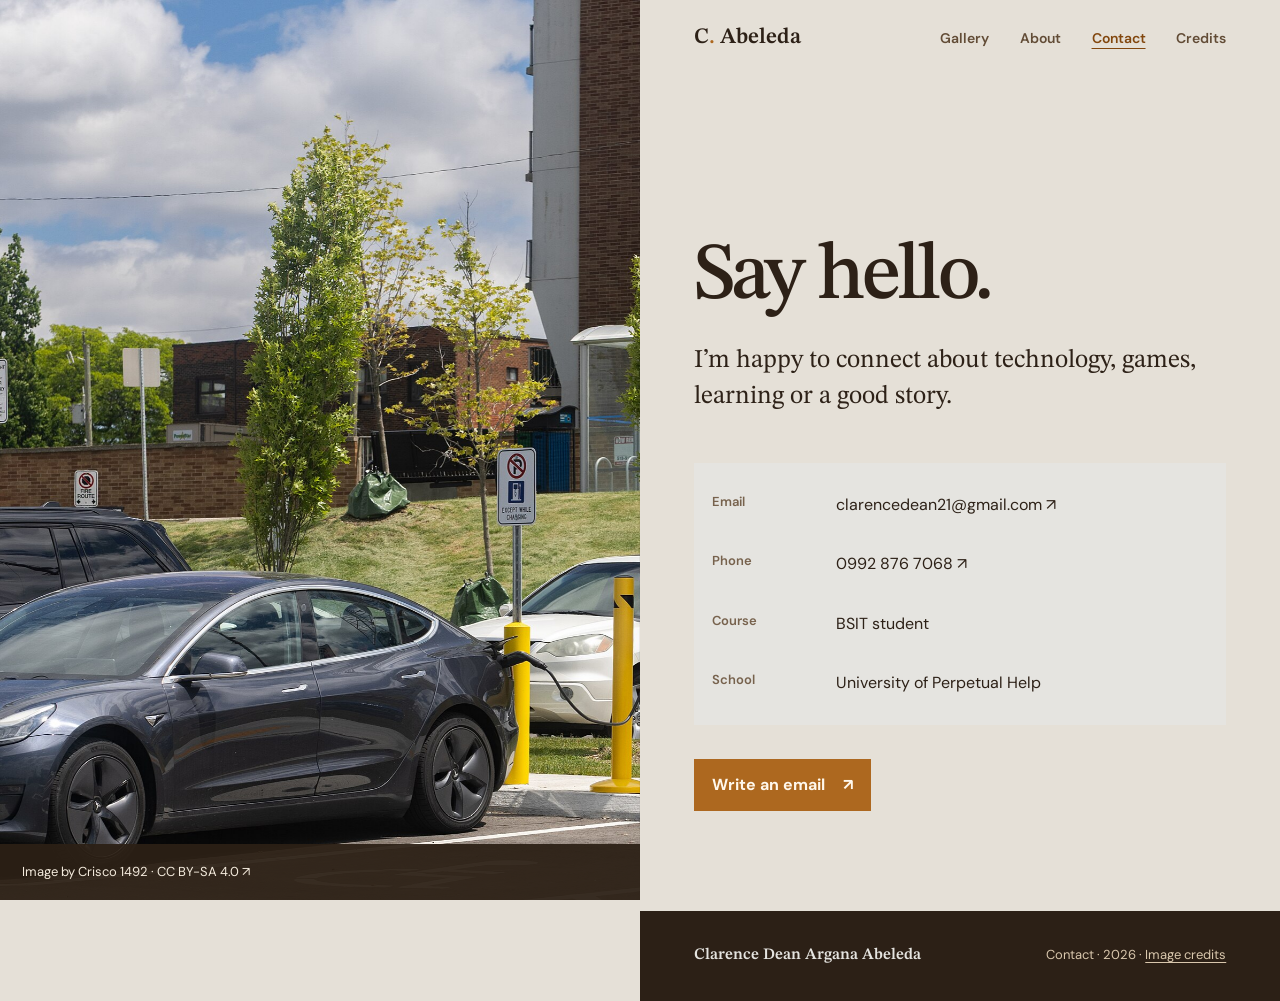
==== contact/index.html @ b84c2921 "Create Clarence Abeleda portfolio" ====
<!doctype html>
<html lang="en"><head><meta charset="utf-8"><meta name="viewport" content="width=device-width, initial-scale=1"><meta name="theme-color" content="#e5e0d7"><meta name="description" content="Contact Clarence Dean Argana Abeleda, BSIT student at the University of Perpetual Help."><link rel="canonical" href="https://unorfl.github.io/ClarenceDeanPortfolio/contact/"><meta property="og:type" content="website"><meta property="og:url" content="https://unorfl.github.io/ClarenceDeanPortfolio/contact/"><meta property="og:title" content="Contact — Clarence Dean Abeleda"><meta property="og:description" content="Contact Clarence Dean Argana Abeleda, BSIT student at the University of Perpetual Help."><meta property="og:image" content="https://unorfl.github.io/ClarenceDeanPortfolio/assets/images/fantasy-01.jpg"><meta name="twitter:card" content="summary_large_image"><title>Contact — Clarence Dean Abeleda</title><link rel="icon" href="../assets/images/favicon.svg" type="image/svg+xml"><link rel="preconnect" href="https://fonts.googleapis.com"><link rel="preconnect" href="https://fonts.gstatic.com" crossorigin><link href="https://fonts.googleapis.com/css2?family=DM+Sans:wght@400;500;600;700&family=STIX+Two+Text:wght@400;500;600;700&display=swap" rel="stylesheet"><link rel="stylesheet" href="../assets/css/site.css"></head><body><a class="skip-link" href="#main">Skip to content</a><div class="split-layout"><aside class="image-stage image-stage-alt"><img src="../assets/images/tesla-06.jpg" alt="A Tesla Model 3 plugged in at a public charging station"><p class="stage-caption"><a href="https://commons.wikimedia.org/wiki/File:Tesla_Model_3_charging,_Windsor,_Ontario,_2025-05-31.jpg" target="_blank" rel="noreferrer">Image by Crisco 1492 · CC BY-SA 4.0 ↗</a></p></aside><main id="main" class="reading-column"><header class="masthead"><a class="wordmark" href="../home/" aria-label="Clarence Abeleda home">C<span>.</span> Abeleda</a><nav aria-label="Main navigation"><a  href="../home/">Gallery</a><a  href="../about/">About</a><a aria-current="page" href="../contact/">Contact</a><a  href="../credits/">Credits</a></nav></header><article class="editorial-page contact-page"><h1>Say hello.</h1><p class="about-lede">I’m happy to connect about technology, games, learning or a good story.</p><div class="contact-details"><div><span>Email</span><a href="mailto:clarencedean21@gmail.com">clarencedean21@gmail.com ↗</a></div><div><span>Phone</span><a href="tel:+639928767068">0992 876 7068 ↗</a></div><div><span>Course</span><p>BSIT student</p></div><div><span>School</span><p>University of Perpetual Help</p></div></div><a class="button button-gold" href="mailto:clarencedean21@gmail.com?subject=Hello%2C%20Clarence">Write an email <span aria-hidden="true">↗</span></a></article><footer class="site-footer"><a href="../home/">Clarence Dean Argana Abeleda</a><span>Contact · 2026 · <a class="footer-credits" href="../credits/">Image credits</a></span></footer></main></div><dialog class="lightbox" aria-label="Image viewer"><button class="lightbox-close" type="button" aria-label="Close image viewer">×</button><button class="lightbox-nav previous" type="button" aria-label="Previous image">←</button><figure><img src="" alt=""><figcaption><span class="lightbox-title"></span><span class="lightbox-credit"></span><a class="lightbox-source" href="#" target="_blank" rel="noreferrer">View original source ↗</a></figcaption></figure><button class="lightbox-nav next" type="button" aria-label="Next image">→</button></dialog><script src="../assets/js/site.js" defer></script></body></html>
---- assets/css/site.css ----
:root{color-scheme:light;--paper:#e5e0d7;--paper-light:#e5e4e0;--ink:#2d2117;--muted:#77624d;--amber:#ad681f;--amber-dark:#82470e;--line:#d8c6a7;--stage:#2c2016;--display:"STIX Two Text",Georgia,serif;--body:"DM Sans",Arial,sans-serif}
*{box-sizing:border-box}html{scroll-behavior:smooth}body{margin:0;background:var(--paper);color:var(--ink);font-family:var(--body);font-size:17px;line-height:1.6}a{color:inherit}button{font:inherit}.skip-link{position:fixed;z-index:20;top:10px;left:10px;padding:10px 15px;background:var(--paper-light);color:var(--ink);transform:translateY(-150%)}.skip-link:focus{transform:translateY(0)}
.split-layout{display:grid;grid-template-columns:50vw minmax(0,1fr);align-items:start;min-height:100svh}.image-stage{position:sticky;top:0;height:100svh;min-height:560px;display:flex;flex-direction:column;background:var(--stage);color:var(--paper-light);overflow:hidden}.image-stage>img{display:block;width:100%;height:100%;object-fit:cover}.image-stage-alt>img{object-position:center}.image-stage:first-child>img{object-position:60% center}.image-stage:first-child>img{object-position:60% center}.image-stage:first-child>img{object-position:60% center}.image-stage:first-child>img{object-position:60% center}.image-stage:first-child>img{object-position:60% center}.stage-caption{position:absolute;inset:auto 0 0;height:auto;min-height:56px;background:rgba(44,32,22,.94);margin:0;padding:12px 22px;display:flex;flex-direction:column;justify-content:center;gap:2px;font-size:13px;line-height:1.35}.stage-caption span{font-weight:700;letter-spacing:.08em;color:#d9a65f}.stage-caption a{color:#f4ebdd;text-decoration:none;width:100%;max-width:100%;overflow-wrap:anywhere;white-space:normal}.reading-column{min-width:0;padding:0 clamp(26px,4.2vw,72px);background:var(--paper)}.masthead{height:76px;display:flex;align-items:center;justify-content:space-between;gap:20px;}.wordmark{font-family:var(--display);font-size:22px;font-weight:600;text-decoration:none;white-space:nowrap}.wordmark span{color:var(--amber)}.masthead nav{display:flex;align-items:center;gap:clamp(14px,2.4vw,34px)}.masthead nav a{font-size:14px;font-weight:600;text-decoration:none;color:#624c36}.masthead nav a:hover,.masthead nav a[aria-current=page]{color:var(--amber-dark);text-decoration:underline;text-decoration-thickness:1px;text-underline-offset:5px}
.home-intro{padding:clamp(50px,7.5vh,86px) 0 70px;max-width:740px}.home-intro h1,.editorial-page h1{margin:0;font-family:var(--display);font-size:clamp(3.5rem,6.3vw,6rem);font-weight:500;letter-spacing:-.045em;line-height:.98;text-wrap:balance}.hero-subtitle{max-width:22ch;margin:28px 0 10px;font-family:var(--display);font-size:clamp(23px,2.2vw,30px);line-height:1.25}.hero-description{max-width:45ch;margin:12px 0 24px;color:#594735}.text-link{display:inline-flex;align-items:center;gap:10px;color:var(--amber-dark);font-size:15px;font-weight:700;text-decoration:none}.text-link:hover{text-decoration:underline;text-underline-offset:4px}
.gallery-section{padding:30px 0 80px;}.section-heading{display:grid;grid-template-columns:1.1fr .9fr;align-items:end;gap:22px;margin-bottom:28px}.section-heading .section-heading h2,.editorial-page h2{margin:0;font-family:var(--display);font-size:clamp(2rem,3.6vw,3rem);font-weight:500;letter-spacing:-.035em;line-height:1.08;text-wrap:balance}.section-intro{max-width:38ch;margin:0;color:#594735;font-size:15px;line-height:1.55}.filters{display:flex;flex-wrap:wrap;gap:8px 18px;margin:0 0 24px;padding:0 0 16px;}.filter-button{padding:4px 0;border:0;background:none;color:#715b42;cursor:pointer;font-size:13px;font-weight:600}.filter-button span{margin-left:3px;color:#997a55;font-size:13px}.filter-button:hover,.filter-button.active{color:var(--amber-dark);text-decoration:underline;text-decoration-thickness:1px;text-underline-offset:5px}.gallery-grid{display:grid;grid-template-columns:repeat(6,minmax(0,1fr));grid-auto-flow:dense;gap:20px 14px}.gallery-item{position:relative;grid-column:span 3;align-self:start;min-width:0;padding:0;border:0;background:none;text-align:left;cursor:zoom-in}.gallery-item.item-wide{grid-column:span 6}.gallery-item.item-tall img{aspect-ratio:4/5}.gallery-item img{display:block;width:100%;aspect-ratio:4/3;object-fit:cover;background:#dfceb1;transition:filter .2s ease}.gallery-item:hover img{filter:brightness(.92)}.image-caption{display:flex;flex-direction:column;gap:2px;padding-top:7px}.image-caption strong{overflow:hidden;color:var(--ink);font-family:var(--display);font-size:16px;font-weight:600;line-height:1.3;text-overflow:ellipsis;display:-webkit-box;-webkit-line-clamp:2;-webkit-box-orient:vertical;white-space:normal}.image-caption small{overflow:hidden;color:#765e44;font-size:13px;line-height:1.4;text-overflow:ellipsis;white-space:normal}.image-open{position:absolute;top:8px;right:8px;display:grid;width:30px;height:30px;place-items:center;background:var(--paper-light);color:var(--ink);font-size:16px;opacity:0;transition:opacity .18s}.gallery-item:hover .image-open,.gallery-item:focus-visible .image-open{opacity:1}.gallery-item[hidden]{display:none}.gallery-footnote{margin:30px 0 0;color:#6e5942;font-size:13px}.gallery-footnote a{color:var(--amber-dark);font-weight:600}
.site-footer{min-height:90px;margin:0 calc(clamp(26px,4.2vw,72px)*-1);padding:22px clamp(26px,4.2vw,72px);display:flex;background:var(--stage);color:#d9c7ad;justify-content:space-between;align-items:center;gap:16px;color:#d9c7ad;font-size:13px}.site-footer a{font-family:var(--display);font-size:16px;font-weight:600;text-decoration:none;color:var(--paper-light)}
.editorial-page{max-width:620px;padding:clamp(60px,12vh,130px) 0 100px}.editorial-page h1{margin-bottom:28px}.editorial-page p{max-width:60ch;color:#50402e}.editorial-page .about-lede{margin:0 0 24px;color:var(--ink);font-family:var(--display);font-size:clamp(21px,2vw,27px);line-height:1.4}.goal-section{margin-top:58px}.editorial-page h2{font-size:clamp(1.8rem,3vw,2.4rem);margin:0 0 12px}.interests-section{margin:50px 0}.button{display:inline-flex;align-items:center;gap:18px;padding:13px 18px;background:var(--amber);color:#fff8ec;font-size:16px;font-weight:700;text-decoration:none;transition:background .18s ease}.button:hover{background:var(--amber-dark)}.contact-page{padding-top:clamp(90px,18vh,180px)}.contact-page h1{margin-bottom:26px}.contact-details{margin:48px 0 34px;padding:12px 18px;background:var(--paper-light);}.contact-details>div{padding:17px 0;display:grid;grid-template-columns:110px minmax(0,1fr);gap:14px;align-items:start}.contact-details span{color:var(--muted);font-size:13px;font-weight:600}.contact-details a,.contact-details p{margin:0;color:var(--ink);font-size:16px;text-decoration:none;overflow-wrap:anywhere}.contact-details a:hover{color:var(--amber-dark);text-decoration:underline;text-underline-offset:3px}
.credits-page{padding-top:clamp(50px,8vh,100px)}.credit-group{margin-top:42px}.credit-group h2{font-size:clamp(1.7rem,3vw,2.3rem)}.credit-group ul{list-style:none;margin:20px 0 0;padding:0}.credit-group li{margin:0 0 22px;display:flex;flex-direction:column;gap:2px}.credit-group li>a{font-family:var(--display);font-size:17px;line-height:1.3;text-decoration:none}.credit-group li>a:hover{color:var(--amber-dark);text-decoration:underline;text-underline-offset:3px}.credit-group li span{color:var(--muted);font-size:13px}.credit-group li span a{color:inherit}.site-footer span{color:inherit}.site-footer span a{font:inherit;color:inherit;text-decoration:underline;text-underline-offset:3px}.lightbox{position:fixed;inset:0;max-width:100vw;max-height:100svh;width:100vw;height:100svh;padding:5vh 7vw;border:0;background:rgba(27,20,14,.96);color:#f7f1e5}.lightbox::backdrop{background:rgba(20,14,9,.94)}.lightbox[open]{display:grid;grid-template-columns:48px minmax(0,1fr) 48px;align-items:center;gap:20px}.lightbox figure{height:90svh;margin:0;display:flex;flex-direction:column;align-items:center;justify-content:center;min-width:0}.lightbox figure img{display:block;max-width:100%;max-height:calc(90svh - 100px);object-fit:contain}.lightbox figcaption{display:flex;flex-direction:column;align-items:center;gap:3px;padding:12px 0 0;text-align:center;font-size:13px}.lightbox-title{font-family:var(--display);font-size:20px}.lightbox-credit{color:#dacbb5}.lightbox-source{color:#efbd71;text-underline-offset:3px}.lightbox-close,.lightbox-nav{border:0;background:none;color:#f7f1e5;cursor:pointer}.lightbox-close{position:absolute;top:18px;right:30px;font-size:38px;line-height:1}.lightbox-nav{font-size:36px}.lightbox-close:focus-visible,.lightbox-nav:focus-visible{outline:2px solid #efbd71;outline-offset:4px}
@media(max-width:900px){.split-layout{grid-template-columns:42vw minmax(0,1fr)}.reading-column{padding-inline:28px}.home-intro h1{font-size:48px}.site-footer{margin-inline:-28px;padding-inline:28px}.section-heading{grid-template-columns:1fr}.section-intro{max-width:55ch}}
@media(max-width:680px){body{font-size:16px}.split-layout{display:block}.image-stage{position:relative;top:auto;height:58svh;min-height:350px;max-height:540px}.image-stage>img{height:calc(100% - 65px)}.stage-caption{height:auto;min-height:56px;padding-inline:22px}.reading-column{padding-inline:22px}.masthead{height:68px}.wordmark{font-size:20px}.masthead nav{gap:12px}.masthead nav a{font-size:13px}.home-intro{padding:54px 0 58px}.home-intro h1,.editorial-page h1{font-size:clamp(3.15rem,13.5vw,4.5rem)}.hero-subtitle{margin-top:24px}.gallery-section{padding-top:26px}.section-heading h2{font-size:2.25rem}.gallery-grid{grid-template-columns:repeat(2,minmax(0,1fr));gap:18px 12px}.gallery-item{grid-column:span 1}.gallery-item.item-wide{grid-column:span 2}.gallery-item.item-tall img{aspect-ratio:3/4}.image-caption strong{font-size:16px}.filters{gap:9px 15px}.editorial-page{padding:65px 0 72px}.editorial-page h1{margin-bottom:24px}.contact-page{padding-top:85px}.contact-details>div{grid-template-columns:82px minmax(0,1fr)}.site-footer{min-height:78px;margin-inline:-22px;padding-inline:22px;flex-direction:column;align-items:flex-start;gap:8px}.lightbox{padding:54px 12px 24px}.lightbox[open]{grid-template-columns:32px minmax(0,1fr) 32px;gap:6px}.lightbox figure{height:82svh}.lightbox figure img{max-height:calc(82svh - 110px)}.lightbox-nav{font-size:28px}.lightbox-close{top:10px;right:18px}}
html.motion-ready [data-motion]{opacity:0;transform:translateY(18px);transition:opacity 680ms cubic-bezier(.16,1,.3,1),transform 680ms cubic-bezier(.16,1,.3,1);transition-delay:var(--motion-delay,0ms)}html.motion-ready [data-motion][data-visible="true"]{opacity:1;transform:translateY(0)}.image-stage>img{transform-origin:center;animation:stage-open 1100ms cubic-bezier(.33,1,.68,1) both}@keyframes stage-open{from{transform:scale(1.035)}to{transform:scale(1)}}html.motion-ready [data-motion]{opacity:0;transform:translateY(18px);transition:opacity 680ms cubic-bezier(.16,1,.3,1),transform 680ms cubic-bezier(.16,1,.3,1);transition-delay:var(--motion-delay,0ms)}html.motion-ready [data-motion][data-visible="true"]{opacity:1;transform:translateY(0)}.image-stage>img{transform-origin:center;animation:stage-open 1100ms cubic-bezier(.33,1,.68,1) both}@keyframes stage-open{from{transform:scale(1.035)}to{transform:scale(1)}}html.motion-ready [data-motion]{opacity:0;transform:translateY(18px);transition:opacity 680ms cubic-bezier(.16,1,.3,1),transform 680ms cubic-bezier(.16,1,.3,1);transition-delay:var(--motion-delay,0ms)}html.motion-ready [data-motion][data-visible="true"]{opacity:1;transform:translateY(0)}.image-stage>img{transform-origin:center;animation:stage-open 1100ms cubic-bezier(.33,1,.68,1) both}@keyframes stage-open{from{transform:scale(1.035)}to{transform:scale(1)}}html.motion-ready [data-motion]{opacity:0;transform:translateY(18px);transition:opacity 680ms cubic-bezier(.16,1,.3,1),transform 680ms cubic-bezier(.16,1,.3,1);transition-delay:var(--motion-delay,0ms)}html.motion-ready [data-motion][data-visible="true"]{opacity:1;transform:translateY(0)}.image-stage>img{transform-origin:center;animation:stage-open 1100ms cubic-bezier(.33,1,.68,1) both}@keyframes stage-open{from{transform:scale(1.035)}to{transform:scale(1)}}html.motion-ready [data-motion]{opacity:0;transform:translateY(18px);transition:opacity 680ms cubic-bezier(.16,1,.3,1),transform 680ms cubic-bezier(.16,1,.3,1);transition-delay:var(--motion-delay,0ms)}html.motion-ready [data-motion][data-visible="true"]{opacity:1;transform:translateY(0)}.image-stage>img{transform-origin:center;animation:stage-open 1100ms cubic-bezier(.33,1,.68,1) both}@keyframes stage-open{from{transform:scale(1.035)}to{transform:scale(1)}}@media(prefers-reduced-motion:reduce){html{scroll-behavior:auto}html.motion-ready [data-motion]{opacity:1;transform:none;transition:none}.image-stage>img{animation:none}html.motion-ready [data-motion]{opacity:1;transform:none;transition:none}.image-stage>img{animation:none}html.motion-ready [data-motion]{opacity:1;transform:none;transition:none}.image-stage>img{animation:none}html.motion-ready [data-motion]{opacity:1;transform:none;transition:none}.image-stage>img{animation:none}html.motion-ready [data-motion]{opacity:1;transform:none;transition:none}.image-stage>img{animation:none}*,*::before,*::after{transition-duration:.01ms!important;animation-duration:.01ms!important;animation-iteration-count:1!important}}
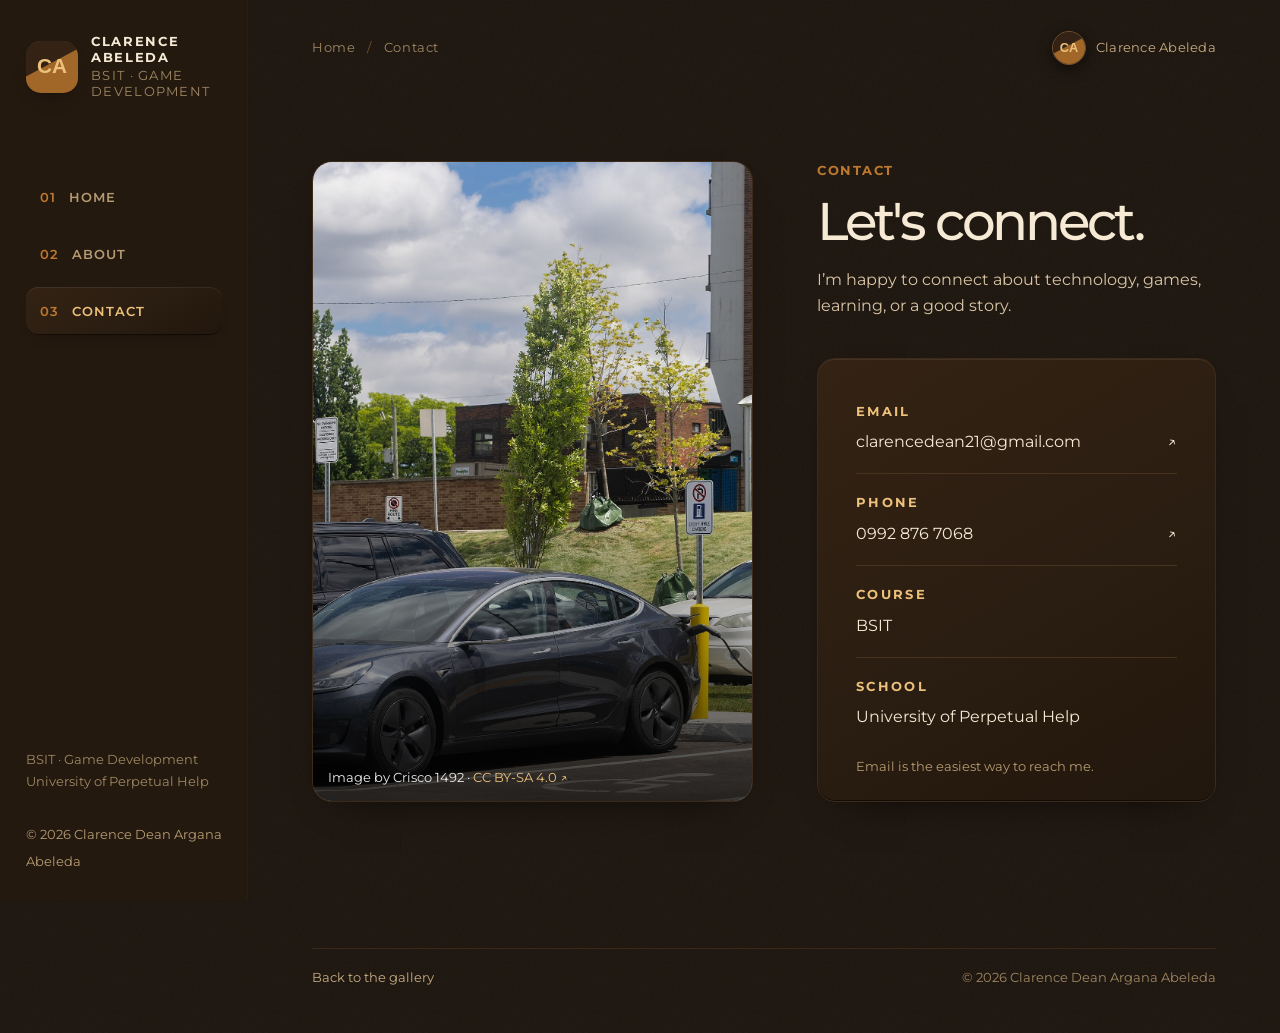
==== commit 9a0430b2: "Match DeVilla portfolio template" ====
--- a/contact/index.html
+++ b/contact/index.html
@@ -1,2 +1,65 @@
 <!doctype html>
-<html lang="en"><head><meta charset="utf-8"><meta name="viewport" content="width=device-width, initial-scale=1"><meta name="theme-color" content="#e5e0d7"><meta name="description" content="Contact Clarence Dean Argana Abeleda, BSIT student at the University of Perpetual Help."><link rel="canonical" href="https://unorfl.github.io/ClarenceDeanPortfolio/contact/"><meta property="og:type" content="website"><meta property="og:url" content="https://unorfl.github.io/ClarenceDeanPortfolio/contact/"><meta property="og:title" content="Contact — Clarence Dean Abeleda"><meta property="og:description" content="Contact Clarence Dean Argana Abeleda, BSIT student at the University of Perpetual Help."><meta property="og:image" content="https://unorfl.github.io/ClarenceDeanPortfolio/assets/images/fantasy-01.jpg"><meta name="twitter:card" content="summary_large_image"><title>Contact — Clarence Dean Abeleda</title><link rel="icon" href="../assets/images/favicon.svg" type="image/svg+xml"><link rel="preconnect" href="https://fonts.googleapis.com"><link rel="preconnect" href="https://fonts.gstatic.com" crossorigin><link href="https://fonts.googleapis.com/css2?family=DM+Sans:wght@400;500;600;700&family=STIX+Two+Text:wght@400;500;600;700&display=swap" rel="stylesheet"><link rel="stylesheet" href="../assets/css/site.css"></head><body><a class="skip-link" href="#main">Skip to content</a><div class="split-layout"><aside class="image-stage image-stage-alt"><img src="../assets/images/tesla-06.jpg" alt="A Tesla Model 3 plugged in at a public charging station"><p class="stage-caption"><a href="https://commons.wikimedia.org/wiki/File:Tesla_Model_3_charging,_Windsor,_Ontario,_2025-05-31.jpg" target="_blank" rel="noreferrer">Image by Crisco 1492 · CC BY-SA 4.0 ↗</a></p></aside><main id="main" class="reading-column"><header class="masthead"><a class="wordmark" href="../home/" aria-label="Clarence Abeleda home">C<span>.</span> Abeleda</a><nav aria-label="Main navigation"><a  href="../home/">Gallery</a><a  href="../about/">About</a><a aria-current="page" href="../contact/">Contact</a><a  href="../credits/">Credits</a></nav></header><article class="editorial-page contact-page"><h1>Say hello.</h1><p class="about-lede">I’m happy to connect about technology, games, learning or a good story.</p><div class="contact-details"><div><span>Email</span><a href="mailto:clarencedean21@gmail.com">clarencedean21@gmail.com ↗</a></div><div><span>Phone</span><a href="tel:+639928767068">0992 876 7068 ↗</a></div><div><span>Course</span><p>BSIT student</p></div><div><span>School</span><p>University of Perpetual Help</p></div></div><a class="button button-gold" href="mailto:clarencedean21@gmail.com?subject=Hello%2C%20Clarence">Write an email <span aria-hidden="true">↗</span></a></article><footer class="site-footer"><a href="../home/">Clarence Dean Argana Abeleda</a><span>Contact · 2026 · <a class="footer-credits" href="../credits/">Image credits</a></span></footer></main></div><dialog class="lightbox" aria-label="Image viewer"><button class="lightbox-close" type="button" aria-label="Close image viewer">×</button><button class="lightbox-nav previous" type="button" aria-label="Previous image">←</button><figure><img src="" alt=""><figcaption><span class="lightbox-title"></span><span class="lightbox-credit"></span><a class="lightbox-source" href="#" target="_blank" rel="noreferrer">View original source ↗</a></figcaption></figure><button class="lightbox-nav next" type="button" aria-label="Next image">→</button></dialog><script src="../assets/js/site.js" defer></script></body></html>+<html lang="en">
+<head>
+  <meta charset="utf-8">
+  <meta name="viewport" content="width=device-width, initial-scale=1">
+  <meta name="theme-color" content="#1b130c">
+  <meta name="description" content="Contact Clarence Dean Argana Abeleda about game development, technology, or opportunities.">
+  <meta property="og:type" content="website">
+  <meta property="og:url" content="https://unorfl.github.io/ClarenceDeanPortfolio/contact/">
+  <meta property="og:title" content="Contact — Clarence Dean Argana Abeleda">
+  <meta property="og:description" content="Clarence Dean Argana Abeleda — BSIT student and aspiring indie game developer.">
+  <meta property="og:image" content="https://unorfl.github.io/ClarenceDeanPortfolio/assets/images/clarence-mark.svg">
+  <meta property="og:image:alt" content="Clarence Dean Argana Abeleda in his portrait photo">
+  <meta name="twitter:card" content="summary_large_image">
+  <meta name="twitter:image" content="https://unorfl.github.io/ClarenceDeanPortfolio/assets/images/clarence-mark.svg">
+  <title>Contact — Clarence Dean Argana Abeleda</title>
+  <link rel="icon" href="../assets/images/favicon.svg" type="image/svg+xml">
+  <link rel="preconnect" href="https://fonts.googleapis.com">
+  <link rel="preconnect" href="https://fonts.gstatic.com" crossorigin>
+  <link href="https://fonts.googleapis.com/css2?family=Montserrat:wght@400;500;600;700&display=swap" rel="stylesheet">
+  <link rel="stylesheet" href="../assets/css/site.css?v=amber-template-1">
+</head>
+<body>
+  <a class="skip-link" href="#main">Skip to content</a>
+  <div class="layout">
+    <aside class="sidebar">
+      <div class="sidebar-top">
+        <a class="brand" href="../home/" aria-label="Clarence Abeleda, gallery home"><span class="brand-mark"><img class="brand-avatar" src="../assets/images/clarence-mark.svg" alt=""></span><span class="brand-copy"><strong>CLARENCE ABELEDA</strong><small>BSIT · GAME DEVELOPMENT</small></span></a>
+        <button class="menu-toggle" type="button" aria-expanded="false" aria-controls="site-nav" aria-label="Open navigation"><span></span><span></span></button>
+      </div>
+      <nav class="nav" id="site-nav" aria-label="Main navigation">
+        <a class="nav-link" href="../home/"><span class="nav-number">01</span> Home</a>
+        <a class="nav-link" href="../about/"><span class="nav-number">02</span> About</a>
+        <a class="nav-link active" href="../contact/" aria-current="page"><span class="nav-number">03</span> Contact</a>
+      </nav>
+      <div class="sidebar-bottom"><p class="sidebar-note">BSIT · Game Development<br>University of Perpetual Help</p><span class="sidebar-copyright">© 2026 Clarence Dean Argana Abeleda</span></div>
+    </aside>
+    <main id="main" class="main-content page-main">
+      <header class="topline"><span class="breadcrumb"><a href="../home/">Home</a> <span>/</span> Contact</span><a class="top-profile" href="../about/" aria-label="About Clarence Dean Argana Abeleda"><img src="../assets/images/clarence-mark.svg" alt=""><span>Clarence Abeleda</span></a></header>
+      <section class="contact-wrap">
+        <figure class="contact-visual clay-panel" data-reveal>
+          <img src="../assets/images/tesla-06.jpg" alt="A Tesla Model 3 charging at a public station" loading="eager">
+          <figcaption>Image by Crisco 1492 · <a href="https://commons.wikimedia.org/wiki/File:Tesla_Model_3_charging,_Windsor,_Ontario,_2025-05-31.jpg" target="_blank" rel="noreferrer">CC BY-SA 4.0 ↗</a></figcaption>
+        </figure>
+        <div class="contact-content">
+          <div class="contact-intro" data-reveal>
+            <p class="eyebrow">CONTACT</p>
+            <h1>Let's connect.</h1>
+            <p>I’m happy to connect about technology, games, learning, or a good story.</p>
+          </div>
+          <div class="contact-card clay-panel" data-reveal>
+          <div class="contact-row"><span class="contact-label">EMAIL</span><a href="mailto:clarencedean21@gmail.com">clarencedean21@gmail.com <span aria-hidden="true">↗</span></a></div>
+          <div class="contact-row"><span class="contact-label">PHONE</span><a href="tel:+639928767068">0992 876 7068 <span aria-hidden="true">↗</span></a></div>
+          <div class="contact-row"><span class="contact-label">COURSE</span><span>BSIT</span></div>
+          <div class="contact-row"><span class="contact-label">SCHOOL</span><span>University of Perpetual Help</span></div>
+          <p class="contact-hint">Email is the easiest way to reach me.</p>
+          </div>
+        </div>
+      </section>
+      <footer class="site-footer"><a class="footer-name" href="../home/">Back to the gallery</a><p>© 2026 Clarence Dean Argana Abeleda</p></footer>
+    </main>
+  </div>
+  <script src="../assets/js/site.js" defer></script>
+</body>
+</html>
--- a/assets/css/site.css
+++ b/assets/css/site.css
@@ -1,12 +1,290 @@
-:root{color-scheme:light;--paper:#e5e0d7;--paper-light:#e5e4e0;--ink:#2d2117;--muted:#77624d;--amber:#ad681f;--amber-dark:#82470e;--line:#d8c6a7;--stage:#2c2016;--display:"STIX Two Text",Georgia,serif;--body:"DM Sans",Arial,sans-serif}
-*{box-sizing:border-box}html{scroll-behavior:smooth}body{margin:0;background:var(--paper);color:var(--ink);font-family:var(--body);font-size:17px;line-height:1.6}a{color:inherit}button{font:inherit}.skip-link{position:fixed;z-index:20;top:10px;left:10px;padding:10px 15px;background:var(--paper-light);color:var(--ink);transform:translateY(-150%)}.skip-link:focus{transform:translateY(0)}
-.split-layout{display:grid;grid-template-columns:50vw minmax(0,1fr);align-items:start;min-height:100svh}.image-stage{position:sticky;top:0;height:100svh;min-height:560px;display:flex;flex-direction:column;background:var(--stage);color:var(--paper-light);overflow:hidden}.image-stage>img{display:block;width:100%;height:100%;object-fit:cover}.image-stage-alt>img{object-position:center}.image-stage:first-child>img{object-position:60% center}.image-stage:first-child>img{object-position:60% center}.image-stage:first-child>img{object-position:60% center}.image-stage:first-child>img{object-position:60% center}.image-stage:first-child>img{object-position:60% center}.stage-caption{position:absolute;inset:auto 0 0;height:auto;min-height:56px;background:rgba(44,32,22,.94);margin:0;padding:12px 22px;display:flex;flex-direction:column;justify-content:center;gap:2px;font-size:13px;line-height:1.35}.stage-caption span{font-weight:700;letter-spacing:.08em;color:#d9a65f}.stage-caption a{color:#f4ebdd;text-decoration:none;width:100%;max-width:100%;overflow-wrap:anywhere;white-space:normal}.reading-column{min-width:0;padding:0 clamp(26px,4.2vw,72px);background:var(--paper)}.masthead{height:76px;display:flex;align-items:center;justify-content:space-between;gap:20px;}.wordmark{font-family:var(--display);font-size:22px;font-weight:600;text-decoration:none;white-space:nowrap}.wordmark span{color:var(--amber)}.masthead nav{display:flex;align-items:center;gap:clamp(14px,2.4vw,34px)}.masthead nav a{font-size:14px;font-weight:600;text-decoration:none;color:#624c36}.masthead nav a:hover,.masthead nav a[aria-current=page]{color:var(--amber-dark);text-decoration:underline;text-decoration-thickness:1px;text-underline-offset:5px}
-.home-intro{padding:clamp(50px,7.5vh,86px) 0 70px;max-width:740px}.home-intro h1,.editorial-page h1{margin:0;font-family:var(--display);font-size:clamp(3.5rem,6.3vw,6rem);font-weight:500;letter-spacing:-.045em;line-height:.98;text-wrap:balance}.hero-subtitle{max-width:22ch;margin:28px 0 10px;font-family:var(--display);font-size:clamp(23px,2.2vw,30px);line-height:1.25}.hero-description{max-width:45ch;margin:12px 0 24px;color:#594735}.text-link{display:inline-flex;align-items:center;gap:10px;color:var(--amber-dark);font-size:15px;font-weight:700;text-decoration:none}.text-link:hover{text-decoration:underline;text-underline-offset:4px}
-.gallery-section{padding:30px 0 80px;}.section-heading{display:grid;grid-template-columns:1.1fr .9fr;align-items:end;gap:22px;margin-bottom:28px}.section-heading .section-heading h2,.editorial-page h2{margin:0;font-family:var(--display);font-size:clamp(2rem,3.6vw,3rem);font-weight:500;letter-spacing:-.035em;line-height:1.08;text-wrap:balance}.section-intro{max-width:38ch;margin:0;color:#594735;font-size:15px;line-height:1.55}.filters{display:flex;flex-wrap:wrap;gap:8px 18px;margin:0 0 24px;padding:0 0 16px;}.filter-button{padding:4px 0;border:0;background:none;color:#715b42;cursor:pointer;font-size:13px;font-weight:600}.filter-button span{margin-left:3px;color:#997a55;font-size:13px}.filter-button:hover,.filter-button.active{color:var(--amber-dark);text-decoration:underline;text-decoration-thickness:1px;text-underline-offset:5px}.gallery-grid{display:grid;grid-template-columns:repeat(6,minmax(0,1fr));grid-auto-flow:dense;gap:20px 14px}.gallery-item{position:relative;grid-column:span 3;align-self:start;min-width:0;padding:0;border:0;background:none;text-align:left;cursor:zoom-in}.gallery-item.item-wide{grid-column:span 6}.gallery-item.item-tall img{aspect-ratio:4/5}.gallery-item img{display:block;width:100%;aspect-ratio:4/3;object-fit:cover;background:#dfceb1;transition:filter .2s ease}.gallery-item:hover img{filter:brightness(.92)}.image-caption{display:flex;flex-direction:column;gap:2px;padding-top:7px}.image-caption strong{overflow:hidden;color:var(--ink);font-family:var(--display);font-size:16px;font-weight:600;line-height:1.3;text-overflow:ellipsis;display:-webkit-box;-webkit-line-clamp:2;-webkit-box-orient:vertical;white-space:normal}.image-caption small{overflow:hidden;color:#765e44;font-size:13px;line-height:1.4;text-overflow:ellipsis;white-space:normal}.image-open{position:absolute;top:8px;right:8px;display:grid;width:30px;height:30px;place-items:center;background:var(--paper-light);color:var(--ink);font-size:16px;opacity:0;transition:opacity .18s}.gallery-item:hover .image-open,.gallery-item:focus-visible .image-open{opacity:1}.gallery-item[hidden]{display:none}.gallery-footnote{margin:30px 0 0;color:#6e5942;font-size:13px}.gallery-footnote a{color:var(--amber-dark);font-weight:600}
-.site-footer{min-height:90px;margin:0 calc(clamp(26px,4.2vw,72px)*-1);padding:22px clamp(26px,4.2vw,72px);display:flex;background:var(--stage);color:#d9c7ad;justify-content:space-between;align-items:center;gap:16px;color:#d9c7ad;font-size:13px}.site-footer a{font-family:var(--display);font-size:16px;font-weight:600;text-decoration:none;color:var(--paper-light)}
-.editorial-page{max-width:620px;padding:clamp(60px,12vh,130px) 0 100px}.editorial-page h1{margin-bottom:28px}.editorial-page p{max-width:60ch;color:#50402e}.editorial-page .about-lede{margin:0 0 24px;color:var(--ink);font-family:var(--display);font-size:clamp(21px,2vw,27px);line-height:1.4}.goal-section{margin-top:58px}.editorial-page h2{font-size:clamp(1.8rem,3vw,2.4rem);margin:0 0 12px}.interests-section{margin:50px 0}.button{display:inline-flex;align-items:center;gap:18px;padding:13px 18px;background:var(--amber);color:#fff8ec;font-size:16px;font-weight:700;text-decoration:none;transition:background .18s ease}.button:hover{background:var(--amber-dark)}.contact-page{padding-top:clamp(90px,18vh,180px)}.contact-page h1{margin-bottom:26px}.contact-details{margin:48px 0 34px;padding:12px 18px;background:var(--paper-light);}.contact-details>div{padding:17px 0;display:grid;grid-template-columns:110px minmax(0,1fr);gap:14px;align-items:start}.contact-details span{color:var(--muted);font-size:13px;font-weight:600}.contact-details a,.contact-details p{margin:0;color:var(--ink);font-size:16px;text-decoration:none;overflow-wrap:anywhere}.contact-details a:hover{color:var(--amber-dark);text-decoration:underline;text-underline-offset:3px}
-.credits-page{padding-top:clamp(50px,8vh,100px)}.credit-group{margin-top:42px}.credit-group h2{font-size:clamp(1.7rem,3vw,2.3rem)}.credit-group ul{list-style:none;margin:20px 0 0;padding:0}.credit-group li{margin:0 0 22px;display:flex;flex-direction:column;gap:2px}.credit-group li>a{font-family:var(--display);font-size:17px;line-height:1.3;text-decoration:none}.credit-group li>a:hover{color:var(--amber-dark);text-decoration:underline;text-underline-offset:3px}.credit-group li span{color:var(--muted);font-size:13px}.credit-group li span a{color:inherit}.site-footer span{color:inherit}.site-footer span a{font:inherit;color:inherit;text-decoration:underline;text-underline-offset:3px}.lightbox{position:fixed;inset:0;max-width:100vw;max-height:100svh;width:100vw;height:100svh;padding:5vh 7vw;border:0;background:rgba(27,20,14,.96);color:#f7f1e5}.lightbox::backdrop{background:rgba(20,14,9,.94)}.lightbox[open]{display:grid;grid-template-columns:48px minmax(0,1fr) 48px;align-items:center;gap:20px}.lightbox figure{height:90svh;margin:0;display:flex;flex-direction:column;align-items:center;justify-content:center;min-width:0}.lightbox figure img{display:block;max-width:100%;max-height:calc(90svh - 100px);object-fit:contain}.lightbox figcaption{display:flex;flex-direction:column;align-items:center;gap:3px;padding:12px 0 0;text-align:center;font-size:13px}.lightbox-title{font-family:var(--display);font-size:20px}.lightbox-credit{color:#dacbb5}.lightbox-source{color:#efbd71;text-underline-offset:3px}.lightbox-close,.lightbox-nav{border:0;background:none;color:#f7f1e5;cursor:pointer}.lightbox-close{position:absolute;top:18px;right:30px;font-size:38px;line-height:1}.lightbox-nav{font-size:36px}.lightbox-close:focus-visible,.lightbox-nav:focus-visible{outline:2px solid #efbd71;outline-offset:4px}
-@media(max-width:900px){.split-layout{grid-template-columns:42vw minmax(0,1fr)}.reading-column{padding-inline:28px}.home-intro h1{font-size:48px}.site-footer{margin-inline:-28px;padding-inline:28px}.section-heading{grid-template-columns:1fr}.section-intro{max-width:55ch}}
-@media(max-width:680px){body{font-size:16px}.split-layout{display:block}.image-stage{position:relative;top:auto;height:58svh;min-height:350px;max-height:540px}.image-stage>img{height:calc(100% - 65px)}.stage-caption{height:auto;min-height:56px;padding-inline:22px}.reading-column{padding-inline:22px}.masthead{height:68px}.wordmark{font-size:20px}.masthead nav{gap:12px}.masthead nav a{font-size:13px}.home-intro{padding:54px 0 58px}.home-intro h1,.editorial-page h1{font-size:clamp(3.15rem,13.5vw,4.5rem)}.hero-subtitle{margin-top:24px}.gallery-section{padding-top:26px}.section-heading h2{font-size:2.25rem}.gallery-grid{grid-template-columns:repeat(2,minmax(0,1fr));gap:18px 12px}.gallery-item{grid-column:span 1}.gallery-item.item-wide{grid-column:span 2}.gallery-item.item-tall img{aspect-ratio:3/4}.image-caption strong{font-size:16px}.filters{gap:9px 15px}.editorial-page{padding:65px 0 72px}.editorial-page h1{margin-bottom:24px}.contact-page{padding-top:85px}.contact-details>div{grid-template-columns:82px minmax(0,1fr)}.site-footer{min-height:78px;margin-inline:-22px;padding-inline:22px;flex-direction:column;align-items:flex-start;gap:8px}.lightbox{padding:54px 12px 24px}.lightbox[open]{grid-template-columns:32px minmax(0,1fr) 32px;gap:6px}.lightbox figure{height:82svh}.lightbox figure img{max-height:calc(82svh - 110px)}.lightbox-nav{font-size:28px}.lightbox-close{top:10px;right:18px}}
-html.motion-ready [data-motion]{opacity:0;transform:translateY(18px);transition:opacity 680ms cubic-bezier(.16,1,.3,1),transform 680ms cubic-bezier(.16,1,.3,1);transition-delay:var(--motion-delay,0ms)}html.motion-ready [data-motion][data-visible="true"]{opacity:1;transform:translateY(0)}.image-stage>img{transform-origin:center;animation:stage-open 1100ms cubic-bezier(.33,1,.68,1) both}@keyframes stage-open{from{transform:scale(1.035)}to{transform:scale(1)}}html.motion-ready [data-motion]{opacity:0;transform:translateY(18px);transition:opacity 680ms cubic-bezier(.16,1,.3,1),transform 680ms cubic-bezier(.16,1,.3,1);transition-delay:var(--motion-delay,0ms)}html.motion-ready [data-motion][data-visible="true"]{opacity:1;transform:translateY(0)}.image-stage>img{transform-origin:center;animation:stage-open 1100ms cubic-bezier(.33,1,.68,1) both}@keyframes stage-open{from{transform:scale(1.035)}to{transform:scale(1)}}html.motion-ready [data-motion]{opacity:0;transform:translateY(18px);transition:opacity 680ms cubic-bezier(.16,1,.3,1),transform 680ms cubic-bezier(.16,1,.3,1);transition-delay:var(--motion-delay,0ms)}html.motion-ready [data-motion][data-visible="true"]{opacity:1;transform:translateY(0)}.image-stage>img{transform-origin:center;animation:stage-open 1100ms cubic-bezier(.33,1,.68,1) both}@keyframes stage-open{from{transform:scale(1.035)}to{transform:scale(1)}}html.motion-ready [data-motion]{opacity:0;transform:translateY(18px);transition:opacity 680ms cubic-bezier(.16,1,.3,1),transform 680ms cubic-bezier(.16,1,.3,1);transition-delay:var(--motion-delay,0ms)}html.motion-ready [data-motion][data-visible="true"]{opacity:1;transform:translateY(0)}.image-stage>img{transform-origin:center;animation:stage-open 1100ms cubic-bezier(.33,1,.68,1) both}@keyframes stage-open{from{transform:scale(1.035)}to{transform:scale(1)}}html.motion-ready [data-motion]{opacity:0;transform:translateY(18px);transition:opacity 680ms cubic-bezier(.16,1,.3,1),transform 680ms cubic-bezier(.16,1,.3,1);transition-delay:var(--motion-delay,0ms)}html.motion-ready [data-motion][data-visible="true"]{opacity:1;transform:translateY(0)}.image-stage>img{transform-origin:center;animation:stage-open 1100ms cubic-bezier(.33,1,.68,1) both}@keyframes stage-open{from{transform:scale(1.035)}to{transform:scale(1)}}@media(prefers-reduced-motion:reduce){html{scroll-behavior:auto}html.motion-ready [data-motion]{opacity:1;transform:none;transition:none}.image-stage>img{animation:none}html.motion-ready [data-motion]{opacity:1;transform:none;transition:none}.image-stage>img{animation:none}html.motion-ready [data-motion]{opacity:1;transform:none;transition:none}.image-stage>img{animation:none}html.motion-ready [data-motion]{opacity:1;transform:none;transition:none}.image-stage>img{animation:none}html.motion-ready [data-motion]{opacity:1;transform:none;transition:none}.image-stage>img{animation:none}*,*::before,*::after{transition-duration:.01ms!important;animation-duration:.01ms!important;animation-iteration-count:1!important}}
-
+:root {
+  color-scheme: dark;
+  --bg: #1b130c;
+  --side: #24190f;
+  --surface: #2a1d11;
+  --line: #3b2918;
+  --text: #f6ead5;
+  --soft: #dac6a6;
+  --muted: #b69b72;
+  --dim: #9f8762;
+  --accent: #bd782f;
+  --accent-hi: #edc17b;
+  --clay-bg: linear-gradient(150deg, #342314 0%, #2a1d11 55%, #22170d 100%);
+  --clay-shadow: inset 0 1px 0 rgba(255,236,205,.08), inset 0 -1px 0 rgba(0,0,0,.55), 0 18px 40px -28px rgba(0,0,0,.9);
+  --clay-gold: linear-gradient(150deg, #d79b4e 0%, #bd782f 55%, #97591f 100%);
+  --ease: cubic-bezier(.2,.7,.2,1);
+  --gutter: clamp(22px, 5vw, 76px);
+}
+
+* { box-sizing: border-box; }
+html { min-width: 320px; scroll-behavior: smooth; background: var(--bg); }
+body {
+  min-width: 320px;
+  margin: 0;
+  color: var(--text);
+  background-color: var(--bg);
+  background-image: url("data:image/svg+xml,%3Csvg xmlns='http://www.w3.org/2000/svg' width='160' height='160'%3E%3Cfilter id='n'%3E%3CfeTurbulence type='fractalNoise' baseFrequency='.9' numOctaves='2' stitchTiles='stitch'/%3E%3CfeColorMatrix values='0 0 0 0 1 0 0 0 0 1 0 0 0 0 1 0 0 0 .045 0'/%3E%3C/filter%3E%3Crect width='100%25' height='100%25' filter='url(%23n)'/%3E%3C/svg%3E");
+  font-family: Montserrat, system-ui, sans-serif;
+  font-size: 16px;
+  line-height: 1.65;
+  -webkit-font-smoothing: antialiased;
+}
+a { color: inherit; text-decoration: none; }
+button { color: inherit; font: inherit; }
+img { display: block; max-width: 100%; }
+::selection { color: var(--bg); background: var(--accent-hi); }
+:focus-visible { outline: 2px solid var(--accent-hi); outline-offset: 4px; }
+.skip-link { position: fixed; z-index: 1000; top: 12px; left: 12px; padding: 10px 15px; transform: translateY(-160%); background: var(--accent-hi); color: #171512; border-radius: 8px; }
+.skip-link:focus { transform: translateY(0); }
+
+/* The shared frame, warm-metal accent and soft clay surfaces follow Carl's visual reference. */
+.layout { min-height: 100vh; }
+.sidebar {
+  position: fixed;
+  inset: 0 auto 0 0;
+  z-index: 20;
+  width: 248px;
+  display: flex;
+  flex-direction: column;
+  padding: 34px 26px 26px;
+  background: var(--side);
+  box-shadow: inset -1px 0 0 rgba(255,255,255,.025);
+}
+.brand { display: flex; align-items: center; gap: 13px; min-width: 0; }
+.brand-mark {
+  width: 52px; height: 52px; flex: 0 0 auto;
+  display: grid; place-items: center;
+  border-radius: 15px;
+  color: var(--accent-hi);
+  background: var(--clay-bg);
+  box-shadow: inset 0 1px 0 rgba(255,255,255,.17), inset 0 -5px 8px rgba(0,0,0,.36), 0 11px 23px -16px #000;
+  font-size: 15px; font-weight: 700; letter-spacing: -.06em;
+}
+.brand-copy { display: grid; gap: 3px; line-height: 1.2; }
+.brand-copy strong { font-size: 13px; letter-spacing: .13em; }
+.brand-copy small { color: var(--dim); font-size: 13px; letter-spacing: .1em; }
+.nav { display: grid; gap: 9px; margin-top: 74px; }
+.nav-link {
+  display: flex; align-items: center; gap: 13px;
+  min-height: 48px; padding: 0 14px;
+  color: var(--muted); border-radius: 12px;
+  font-size: 13px; font-weight: 600; letter-spacing: .08em; text-transform: uppercase;
+  transition: color .2s ease, background .2s ease, transform .2s ease, box-shadow .2s ease;
+}
+.nav-link:hover { color: var(--text); background: #222; transform: translateX(2px); }
+.nav-link.active { color: var(--accent-hi); background: var(--clay-bg); box-shadow: inset 0 1px 0 rgba(255,255,255,.07), inset 0 -1px 0 rgba(0,0,0,.55), 0 7px 18px -15px #000; }
+.nav-number { color: var(--accent); font-size: 13px; letter-spacing: .08em; }
+.sidebar-bottom { margin-top: auto; }
+.sidebar-note { margin: 0 0 28px; color: var(--dim); font-size: 13px; line-height: 1.75; }
+.sidebar-copyright { color: #b69b72; font-size: 13px; }
+.menu-toggle { display: none; }
+
+.main-content { max-width: 1800px; min-width: 0; margin-left: 248px; padding: 31px var(--gutter) 44px; }
+.topline { display: flex; justify-content: space-between; align-items: center; gap: 18px; margin-bottom: 24px; min-height: 22px; color: var(--dim); font-size: 13px; letter-spacing: .05em; }
+.breadcrumb span { padding: 0 8px; color: #74532d; }
+.breadcrumb a:hover { color: var(--accent-hi); }
+.topline-note { color: #8b8b8b; }
+.clay-panel { background: var(--clay-bg); border: 1px solid #3d2a18; box-shadow: var(--clay-shadow); }
+
+.hero { min-height: min(65vh, 610px); position: relative; display: flex; align-items: end; overflow: hidden; border-radius: 23px; isolation: isolate; }
+.hero-image { position: absolute; z-index: -2; inset: 0; width: 100%; height: 100%; object-fit: cover; object-position: center 46%; }
+.hero-shade { position: absolute; z-index: -1; inset: 0; background: linear-gradient(90deg, rgba(8,8,8,.89) 0%, rgba(8,8,8,.63) 42%, rgba(8,8,8,.1) 100%), linear-gradient(0deg, rgba(8,8,8,.55), transparent 55%); }
+.hero-copy { max-width: 720px; padding: clamp(30px, 5.5vw, 78px); }
+.eyebrow { margin: 0 0 13px; color: var(--accent-hi); font-size: 13px; font-weight: 700; letter-spacing: .12em; line-height: 1.5; }
+.hero h1 { max-width: none; margin: 0; font-size: clamp(44px, 5.2vw, 72px); font-weight: 500; letter-spacing: -.065em; line-height: .99; white-space: nowrap; }
+.hero-subtitle { max-width: 440px; margin: 20px 0 25px; color: #d2d2d2; font-size: clamp(16px, 1.35vw, 18px); }
+.button { min-height: 47px; display: inline-flex; align-items: center; justify-content: center; gap: 16px; padding: 0 19px; border: 0; border-radius: 10px; font-size: 13px; font-weight: 700; letter-spacing: .08em; text-transform: uppercase; transition: transform .2s var(--ease), box-shadow .2s ease, filter .2s ease; }
+.button:hover { transform: translateY(-2px); filter: brightness(1.06); }
+.button-gold { color: #171512; background: var(--clay-gold); box-shadow: inset 0 1px 0 rgba(255,255,255,.3), inset 0 -2px 4px rgba(72,59,38,.42), 0 10px 24px -15px #000; }
+.hero-credit { position: absolute; right: 20px; bottom: 18px; color: #dedede; font-size: 13px; }
+.hero-credit:hover { color: white; }
+
+.gallery-section { padding-top: clamp(66px, 8vw, 108px); }
+.section-heading { display: grid; grid-template-columns: minmax(0,1fr) minmax(240px,.72fr); align-items: end; gap: 38px; margin-bottom: 28px; }
+.section-heading .eyebrow { color: var(--accent); }
+.section-heading h2, .about-copy h1, .contact-intro h1 { margin: 0; font-size: clamp(34px, 4.15vw, 57px); font-weight: 500; letter-spacing: -.06em; line-height: 1.04; text-wrap: balance; }
+.section-intro { max-width: 420px; margin: 0 0 3px; color: var(--soft); font-size: 16px; line-height: 1.7; }
+.filters { display: flex; flex-wrap: wrap; gap: 9px; margin: 0 0 24px; }
+.filter-button { display: inline-flex; align-items: center; gap: 10px; min-height: 39px; padding: 0 14px; border: 1px solid #4a351f; border-radius: 11px; color: #cfb28a; background: var(--clay-bg); box-shadow: inset 0 1px 0 rgba(255,255,255,.06), 0 5px 13px -12px #000; font-size: 13px; font-weight: 600; cursor: pointer; transition: border-color .18s, color .18s, transform .18s, background .18s; }
+.filter-button span { color: #b69b72; font-size: 13px; }
+.filter-button:hover { transform: translateY(-1px); color: var(--text); border-color: #574f41; }
+.filter-button.active { color: #171512; border-color: transparent; background: var(--clay-gold); box-shadow: inset 0 1px 0 rgba(255,255,255,.28), inset 0 -2px 4px rgba(72,59,38,.3), 0 7px 17px -12px #000; }
+.filter-button.active span { color: #352f25; }
+.gallery-grid { display: grid; grid-template-columns: repeat(3, minmax(0,1fr)); grid-auto-rows: minmax(175px, 18vw); grid-auto-flow: dense; gap: 16px; }
+.gallery-item { position: relative; min-width: 0; min-height: 195px; overflow: hidden; padding: 0; border: 1px solid #49331e; border-radius: 18px; background: var(--clay-bg); box-shadow: inset 0 1px 0 rgba(255,255,255,.07), 0 13px 30px -22px #000; cursor: zoom-in; text-align: left; isolation: isolate; transition: transform .28s var(--ease), border-color .25s ease, box-shadow .25s ease; }
+.gallery-item:hover { z-index: 1; transform: translateY(-3px); border-color: #645742; box-shadow: inset 0 1px 0 rgba(255,255,255,.11), 0 18px 36px -23px #000; }
+.gallery-item img { position: absolute; inset: 0; width: 100%; height: 100%; object-fit: cover; transition: transform .55s var(--ease), filter .3s ease; }
+.gallery-item:hover img { transform: scale(1.045); }
+.gallery-item::after { content: ""; position: absolute; inset: 42% 0 0; z-index: 0; pointer-events: none; background: linear-gradient(transparent, rgba(8,8,8,.83)); opacity: .93; }
+.item-wide { grid-column: span 2; }
+.item-tall { grid-row: span 2; }
+.image-open { position: absolute; z-index: 1; top: 13px; right: 13px; width: 31px; height: 31px; display: grid; place-items: center; border: 1px solid rgba(255,255,255,.18); border-radius: 10px; color: white; background: rgba(18,18,18,.86); opacity: 0; transform: translateY(4px); transition: opacity .2s, transform .2s; }
+.gallery-item:hover .image-open, .gallery-item:focus-visible .image-open { opacity: 1; transform: none; }
+.image-caption { position: absolute; z-index: 1; inset: auto 17px 14px; display: grid; gap: 2px; }
+.image-caption strong { color: #f3f3f3; font-size: 13px; font-weight: 600; }
+.image-caption small { color: #dedede; font-size: 13px; }
+.gallery-item[hidden] { display: none; }
+.gallery-footnote { margin: 21px 0 0; color: #b69b72; font-size: 13px; }
+.site-footer { display: flex; justify-content: space-between; gap: 18px; align-items: center; margin-top: 74px; padding-top: 18px; border-top: 1px solid #3b2918; color: #9f8762; font-size: 13px; }
+.site-footer p { margin: 0; }
+.footer-name { color: #c7ac82; }
+.footer-name:hover { color: var(--accent-hi); }
+
+.page-main { min-height: 100vh; display: flex; flex-direction: column; }
+.about-hero { display: grid; grid-template-columns: minmax(200px,.65fr) minmax(0,1fr); gap: clamp(32px, 6vw, 86px); align-items: center; min-height: 560px; padding: clamp(32px, 5vw, 72px); border-radius: 22px; }
+.about-visual { width: min(100%, 360px); aspect-ratio: 1 / 1; position: relative; margin: auto; overflow: hidden; border: 1px solid #4b351f; border-radius: 18px; background: #291c10; box-shadow: inset 0 1px 0 rgba(255,255,255,.08), 0 24px 50px -34px #000; }
+.about-visual img { display: block; width: 100%; height: 100%; object-fit: cover; }
+.contact-visual::after { content: ""; position: absolute; inset: 55% 0 0; background: linear-gradient(transparent, rgba(0,0,0,.78)); pointer-events: none; }
+.about-visual figcaption, .contact-visual figcaption { position: absolute; z-index: 1; right: 15px; bottom: 13px; left: 15px; color: #eee; font-size: 13px; }
+.about-visual a, .contact-visual a { color: var(--accent-hi); }
+.about-copy { max-width: 690px; }
+.about-copy .eyebrow, .contact-intro .eyebrow { color: var(--accent); }
+.about-copy h1 { margin-bottom: 24px; }
+.about-copy p:not(.eyebrow) { max-width: 630px; color: var(--soft); font-size: 16px; line-height: 1.8; }
+.about-copy .about-lede { color: var(--text) !important; font-size: 17px !important; }
+.about-copy .button { margin-top: 7px; }
+.about-note { max-width: 720px; margin: auto; padding: 80px 0; }
+.about-note h2 { margin: 0 0 12px; font-size: clamp(29px, 3.5vw, 44px); font-weight: 500; letter-spacing: -.055em; }
+.about-note p:last-child { max-width: 560px; color: var(--soft); }
+.contact-wrap { display: grid; grid-template-columns: minmax(0,1.05fr) minmax(320px,.95fr); gap: clamp(28px, 5vw, 70px); align-items: stretch; margin: clamp(38px, 8vh, 90px) auto; width: min(100%, 1100px); }
+.contact-visual { position: relative; min-height: min(70vh, 680px); margin: 0; overflow: hidden; border-radius: 20px; background: #291c10; }
+.contact-visual img { position: absolute; inset: 0; width: 100%; height: 100%; object-fit: cover; }
+.contact-content { display: flex; flex-direction: column; justify-content: center; gap: 22px; }
+.contact-intro { padding-top: 0; }
+.contact-intro h1 { margin-bottom: 18px; }
+.contact-intro > p:last-child { max-width: 440px; color: var(--soft); }
+.contact-card { padding: 24px clamp(22px,3vw,38px); border-radius: 18px; }
+.contact-row { display: grid; gap: 7px; padding: 18px 0; border-bottom: 1px solid #48331e; }
+.contact-row:last-of-type { border-bottom: 0; }
+.contact-label { color: var(--accent-hi); font-size: 13px; font-weight: 700; letter-spacing: .18em; }
+.contact-row a, .contact-row > span:last-child { color: var(--text); font-size: clamp(13px,1.4vw,16px); overflow-wrap: anywhere; }
+.contact-row a { display: flex; justify-content: space-between; gap: 12px; }
+.contact-row a:hover { color: var(--accent-hi); }
+.contact-hint { margin: 7px 0 0; color: #b69b72; font-size: 13px; }
+
+.lightbox { position: fixed; inset: 0; width: min(94vw, 1320px); max-width: none; max-height: 94svh; padding: 48px 68px 30px; overflow: visible; border: 1px solid #4a351f; border-radius: 20px; color: var(--text); background: #171717; box-shadow: 0 30px 100px #000b; }
+.lightbox::backdrop { background: rgba(0,0,0,.84); }
+.lightbox figure { display: grid; place-items: center; gap: 15px; height: 100%; margin: 0; }
+.lightbox figure img { width: 100%; height: min(74svh, 880px); object-fit: contain; }
+.lightbox figcaption { width: 100%; display: flex; justify-content: space-between; align-items: center; gap: 18px; color: #efddc0; font-size: 13px; }
+.lightbox-source { color: var(--accent-hi); }
+.lightbox-close, .lightbox-nav { position: absolute; z-index: 2; display: grid; place-items: center; border: 1px solid #5a4228; border-radius: 12px; background: var(--clay-bg); box-shadow: inset 0 1px 0 rgba(255,255,255,.08), 0 8px 20px -15px #000; cursor: pointer; transition: transform .18s, color .18s, border-color .18s; }
+.lightbox-close:hover, .lightbox-nav:hover { transform: translateY(-2px); color: var(--accent-hi); border-color: var(--accent); }
+.lightbox-close { top: 14px; right: 14px; width: 39px; height: 39px; font-size: 26px; line-height: 1; }
+.lightbox-nav { top: 50%; width: 42px; height: 42px; font-size: 18px; }
+.lightbox-nav.previous { left: 13px; }
+.lightbox-nav.next { right: 13px; }
+
+@view-transition { navigation: auto; }
+::view-transition-old(root) { animation: page-out .2s ease both; }
+::view-transition-new(root) { animation: page-in .32s var(--ease) both; }
+@keyframes page-out { to { opacity: 0; transform: translateY(-6px); } }
+@keyframes page-in { from { opacity: 0; transform: translateY(9px); } to { opacity: 1; transform: none; } }
+.fallback-vt main { animation: page-in .3s var(--ease) both; }
+.fallback-vt.leaving main { animation: page-out .2s ease both; }
+
+/* Carl's portrait anchors the navigation, About page, and shared link preview. */
+.brand-mark { overflow: hidden; padding: 0; }
+.brand-avatar { width: 100%; height: 100%; object-fit: cover; object-position: 50% 43%; }
+.top-profile { display: inline-flex; align-items: center; gap: 10px; color: #c7ac82; font-size: 13px; letter-spacing: .02em; transition: color .2s ease, transform .2s ease; }
+.top-profile:hover { color: var(--accent-hi); transform: translateY(-1px); }
+.top-profile img { width: 34px; height: 34px; border: 1px solid #70512e; border-radius: 50%; object-fit: cover; object-position: 50% 43%; box-shadow: 0 4px 13px #0008; }
+@media (max-width: 720px) {
+  .brand-avatar { object-position: 50% 43%; }
+  .topline { gap: 10px; }
+  .top-profile { gap: 0; }
+  .top-profile span { display: none; }
+  .top-profile img { width: 34px; height: 34px; }
+}
+
+/* Quiet entrances echo the page change and keep the photo gallery from arriving all at once. */
+.has-js [data-reveal] { opacity: 0; transform: translateY(16px); transition: opacity .55s var(--ease), transform .55s var(--ease); }
+.has-js [data-reveal].revealed { opacity: 1; transform: none; }
+.has-js .hero-image { animation: hero-picture 8s var(--ease) both; }
+@keyframes hero-picture { from { transform: scale(1.045); } to { transform: scale(1); } }
+
+@media (min-width: 1600px) { .gallery-grid { grid-auto-rows: 250px; } }
+@media (max-width: 1050px) {
+  .sidebar { width: 215px; padding-inline: 20px; }
+  .main-content { margin-left: 215px; }
+  .hero h1 { font-size: clamp(32px, 4.4vw, 46px); }
+  .gallery-grid { grid-template-columns: repeat(2,minmax(0,1fr)); grid-auto-rows: minmax(190px, 25vw); }
+  .item-wide { grid-column: span 2; }
+  .item-tall { grid-row: span 1; }
+  .about-hero { grid-template-columns: minmax(160px,.5fr) minmax(0,1fr); gap: 36px; }
+  .about-hero { grid-template-columns: 1fr; align-items: start; gap: 0; }
+  .about-hero .about-visual { width: min(100%, 440px); margin: 0 auto 40px; }
+  .about-hero .about-copy { width: min(100%, 700px); margin-inline: auto; }
+  .contact-wrap { grid-template-columns: minmax(0,1fr) minmax(0,1fr); gap: 28px; }
+  .contact-visual { min-height: 560px; }
+}
+@media (max-width: 720px) {
+  .sidebar { position: sticky; inset: 0 0 auto; width: auto; height: auto; padding: 12px 18px; }
+  .sidebar-top { display: flex; align-items: center; justify-content: space-between; gap: 16px; }
+  .brand-mark { width: 43px; height: 43px; border-radius: 13px; }
+  .brand-copy strong { font-size: 13px; }
+  .brand-copy small { font-size: 13px; }
+  .menu-toggle { width: 43px; height: 43px; display: grid; align-content: center; justify-items: center; gap: 5px; border: 1px solid #49331e; border-radius: 12px; background: var(--clay-bg); box-shadow: inset 0 1px 0 rgba(255,255,255,.08), 0 6px 15px -12px #000; }
+  .menu-toggle span { width: 17px; height: 1px; background: var(--accent-hi); transition: transform .2s; }
+  .menu-toggle[aria-expanded="true"] span:first-child { transform: translateY(3px) rotate(45deg); }
+  .menu-toggle[aria-expanded="true"] span:last-child { transform: translateY(-3px) rotate(-45deg); }
+  .nav { display: none; margin: 13px 0 0; grid-template-columns: repeat(3,minmax(0,1fr)); gap: 7px; }
+  .nav.open { display: grid; }
+  .nav-link { justify-content: center; gap: 7px; min-height: 42px; padding: 0 6px; font-size: 13px; letter-spacing: .02em; }
+  .sidebar-bottom { display: none; }
+  .main-content { margin: 0; padding: 17px 18px 30px; }
+  .topline { margin-bottom: 15px; font-size: 13px; }
+  .topline-note { display: none; }
+  .hero { min-height: min(72svh, 620px); border-radius: 18px; }
+  .hero-copy { padding: 28px 24px 55px; }
+  .hero h1 { font-size: clamp(21px, 6.8vw, 48px); }
+  .hero-credit { bottom: 12px; right: 13px; font-size: 13px; }
+  .section-heading { grid-template-columns: 1fr; gap: 12px; margin-bottom: 22px; }
+  .section-heading h2 { font-size: clamp(33px, 9vw, 46px); }
+  .section-intro { max-width: 580px; font-size: 16px; }
+  .gallery-section { padding-top: 57px; }
+  .filters { gap: 7px; margin-bottom: 17px; }
+  .filter-button { min-height: 36px; padding: 0 11px; font-size: 13px; }
+  .gallery-grid { grid-template-columns: repeat(2,minmax(0,1fr)); grid-auto-rows: minmax(150px, 43vw); gap: 10px; }
+  .gallery-item { min-height: 150px; border-radius: 13px; }
+  .gallery-item.item-wide { grid-column: span 2; }
+  .gallery-item.item-tall { grid-row: span 1; }
+  .image-caption { inset: auto 11px 10px; }
+  .image-caption strong { font-size: 13px; }
+  .image-caption small { font-size: 13px; }
+  .image-open { width: 27px; height: 27px; top: 8px; right: 8px; opacity: 1; transform: none; }
+  .site-footer { margin-top: 46px; font-size: 13px; }
+  .about-hero { grid-template-columns: 1fr; gap: 28px; min-height: auto; padding: 28px 22px; border-radius: 17px; }
+  .about-hero .about-visual { width: min(76vw, 310px); margin-bottom: 0; }
+  .about-copy h1, .contact-intro h1 { font-size: clamp(36px,10vw,52px); }
+  .about-copy p:not(.eyebrow) { font-size: 16px; }
+  .about-note { padding: 55px 0 16px; }
+  .contact-wrap { grid-template-columns: 1fr; gap: 24px; margin: 40px auto 36px; }
+  .contact-visual { min-height: 0; height: min(88vw, 390px); }
+  .contact-content { gap: 18px; }
+  .contact-intro { padding: 0; }
+  .contact-card { padding: 16px 20px; }
+  .lightbox { width: calc(100vw - 20px); padding: 52px 43px 20px; border-radius: 15px; }
+  .lightbox figure img { height: min(70svh, 760px); }
+  .lightbox-nav { width: 34px; height: 34px; }
+  .lightbox-nav.previous { left: 5px; }
+  .lightbox-nav.next { right: 5px; }
+  .lightbox figcaption { align-items: flex-start; flex-direction: column; gap: 4px; font-size: 13px; }
+}
+@media (max-width: 390px) {
+  .gallery-grid { grid-template-columns: 1fr; grid-auto-rows: 64vw; }
+  .gallery-item.item-wide { grid-column: span 1; }
+  .filters { gap: 5px; }
+  .filter-button { gap: 6px; padding-inline: 9px; }
+  .site-footer { align-items: flex-start; flex-direction: column; gap: 4px; }
+}
+@media (prefers-reduced-motion: reduce) {
+  *, *::before, *::after { scroll-behavior: auto !important; animation-duration: .01ms !important; animation-iteration-count: 1 !important; transition-duration: .01ms !important; }
+  .has-js [data-reveal] { opacity: 1; transform: none; }
+}
+
+.brand-mark { display: grid; place-items: center; }
+.brand-monogram { color: var(--accent-hi); font-size: 15px; font-weight: 700; letter-spacing: -.06em; }
+.about-hobbies { max-width: 720px; margin: 20px auto 0; color: var(--soft); font-size: 15px; }
+.about-hobbies strong { color: var(--accent-hi); }
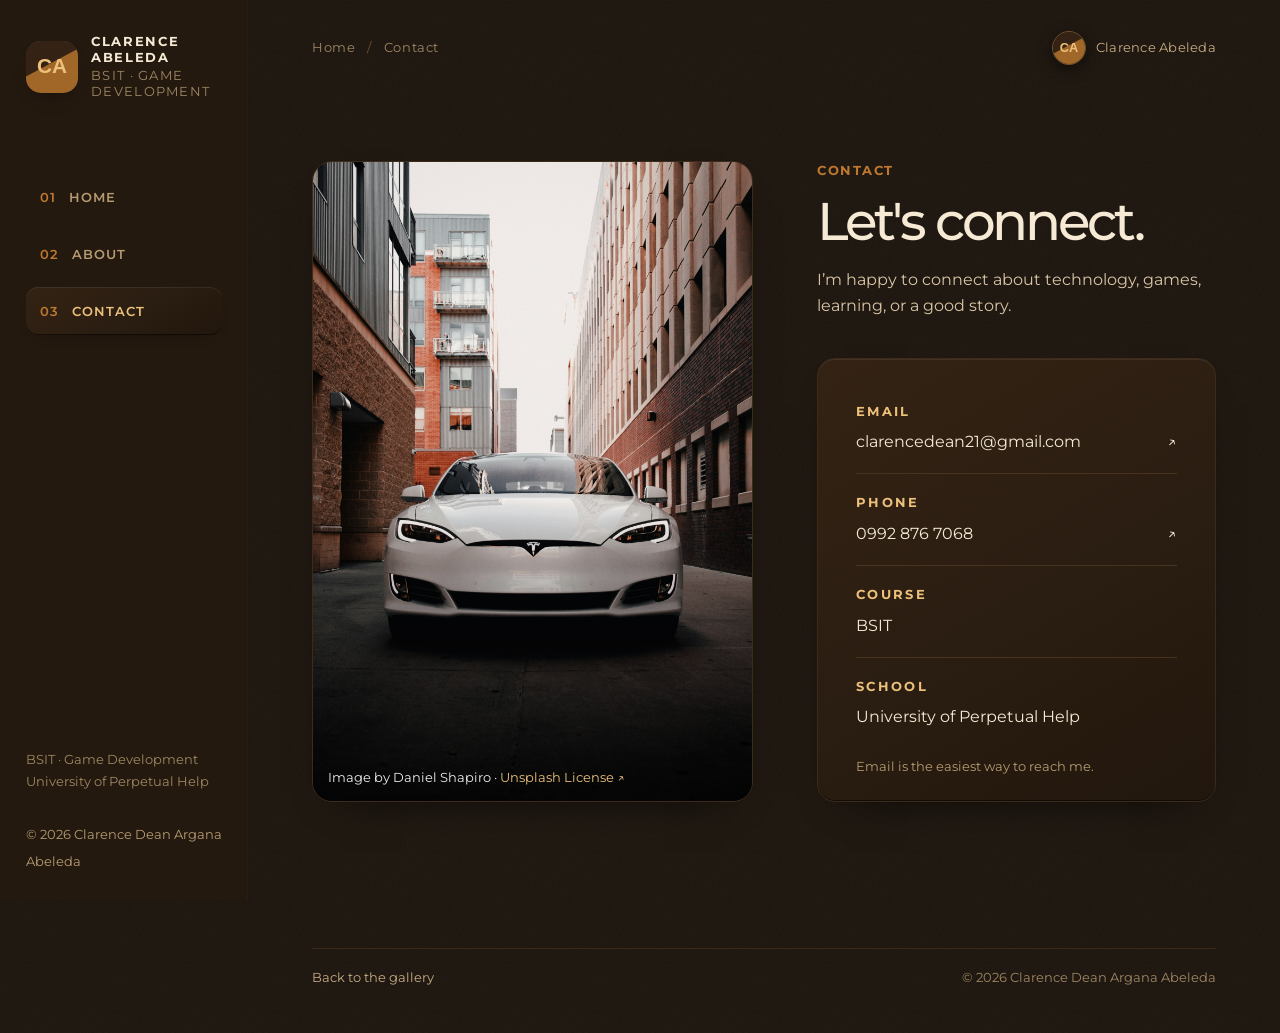
==== commit e6739454: "Upgrade portfolio gallery image quality" ====
--- a/contact/index.html
+++ b/contact/index.html
@@ -39,8 +39,8 @@
       <header class="topline"><span class="breadcrumb"><a href="../home/">Home</a> <span>/</span> Contact</span><a class="top-profile" href="../about/" aria-label="About Clarence Dean Argana Abeleda"><img src="../assets/images/clarence-mark.svg" alt=""><span>Clarence Abeleda</span></a></header>
       <section class="contact-wrap">
         <figure class="contact-visual clay-panel" data-reveal>
-          <img src="../assets/images/tesla-06.jpg" alt="A Tesla Model 3 charging at a public station" loading="eager">
-          <figcaption>Image by Crisco 1492 · <a href="https://commons.wikimedia.org/wiki/File:Tesla_Model_3_charging,_Windsor,_Ontario,_2025-05-31.jpg" target="_blank" rel="noreferrer">CC BY-SA 4.0 ↗</a></figcaption>
+          <img src="../assets/images/tesla-06.jpg" alt="A white Tesla Model S framed by tall city buildings." loading="eager">
+          <figcaption>Image by Daniel Shapiro · <a href="https://unsplash.com/pt-br/fotografias/um-tesla-preto-estacionado-em-um-estacionamento-JAQLPuJYAs8" target="_blank" rel="noreferrer">Unsplash License ↗</a></figcaption>
         </figure>
         <div class="contact-content">
           <div class="contact-intro" data-reveal>
--- a/assets/css/site.css
+++ b/assets/css/site.css
@@ -11,7 +11,7 @@
   --accent: #bd782f;
   --accent-hi: #edc17b;
   --clay-bg: linear-gradient(150deg, #342314 0%, #2a1d11 55%, #22170d 100%);
-  --clay-shadow: inset 0 1px 0 rgba(255,236,205,.08), inset 0 -1px 0 rgba(0,0,0,.55), 0 18px 40px -28px rgba(0,0,0,.9);
+  --clay-shadow: inset 0 1px 0 rgba(255,255,255,.07), inset 0 -1px 0 rgba(0,0,0,.55), 0 18px 40px -28px rgba(0,0,0,.9);
   --clay-gold: linear-gradient(150deg, #d79b4e 0%, #bd782f 55%, #97591f 100%);
   --ease: cubic-bezier(.2,.7,.2,1);
   --gutter: clamp(22px, 5vw, 76px);
@@ -133,8 +133,8 @@
 
 .page-main { min-height: 100vh; display: flex; flex-direction: column; }
 .about-hero { display: grid; grid-template-columns: minmax(200px,.65fr) minmax(0,1fr); gap: clamp(32px, 6vw, 86px); align-items: center; min-height: 560px; padding: clamp(32px, 5vw, 72px); border-radius: 22px; }
-.about-visual { width: min(100%, 360px); aspect-ratio: 1 / 1; position: relative; margin: auto; overflow: hidden; border: 1px solid #4b351f; border-radius: 18px; background: #291c10; box-shadow: inset 0 1px 0 rgba(255,255,255,.08), 0 24px 50px -34px #000; }
-.about-visual img { display: block; width: 100%; height: 100%; object-fit: cover; }
+.about-visual { width: min(100%, 360px); margin: auto; overflow: hidden; border: 1px solid #4b351f; border-radius: 18px; background: #291c10; box-shadow: inset 0 1px 0 rgba(255,255,255,.08), 0 24px 50px -34px #000; }
+.about-visual img { display: block; width: 100%; height: auto; }
 .contact-visual::after { content: ""; position: absolute; inset: 55% 0 0; background: linear-gradient(transparent, rgba(0,0,0,.78)); pointer-events: none; }
 .about-visual figcaption, .contact-visual figcaption { position: absolute; z-index: 1; right: 15px; bottom: 13px; left: 15px; color: #eee; font-size: 13px; }
 .about-visual a, .contact-visual a { color: var(--accent-hi); }
@@ -283,8 +283,3 @@
   *, *::before, *::after { scroll-behavior: auto !important; animation-duration: .01ms !important; animation-iteration-count: 1 !important; transition-duration: .01ms !important; }
   .has-js [data-reveal] { opacity: 1; transform: none; }
 }
-
-.brand-mark { display: grid; place-items: center; }
-.brand-monogram { color: var(--accent-hi); font-size: 15px; font-weight: 700; letter-spacing: -.06em; }
-.about-hobbies { max-width: 720px; margin: 20px auto 0; color: var(--soft); font-size: 15px; }
-.about-hobbies strong { color: var(--accent-hi); }
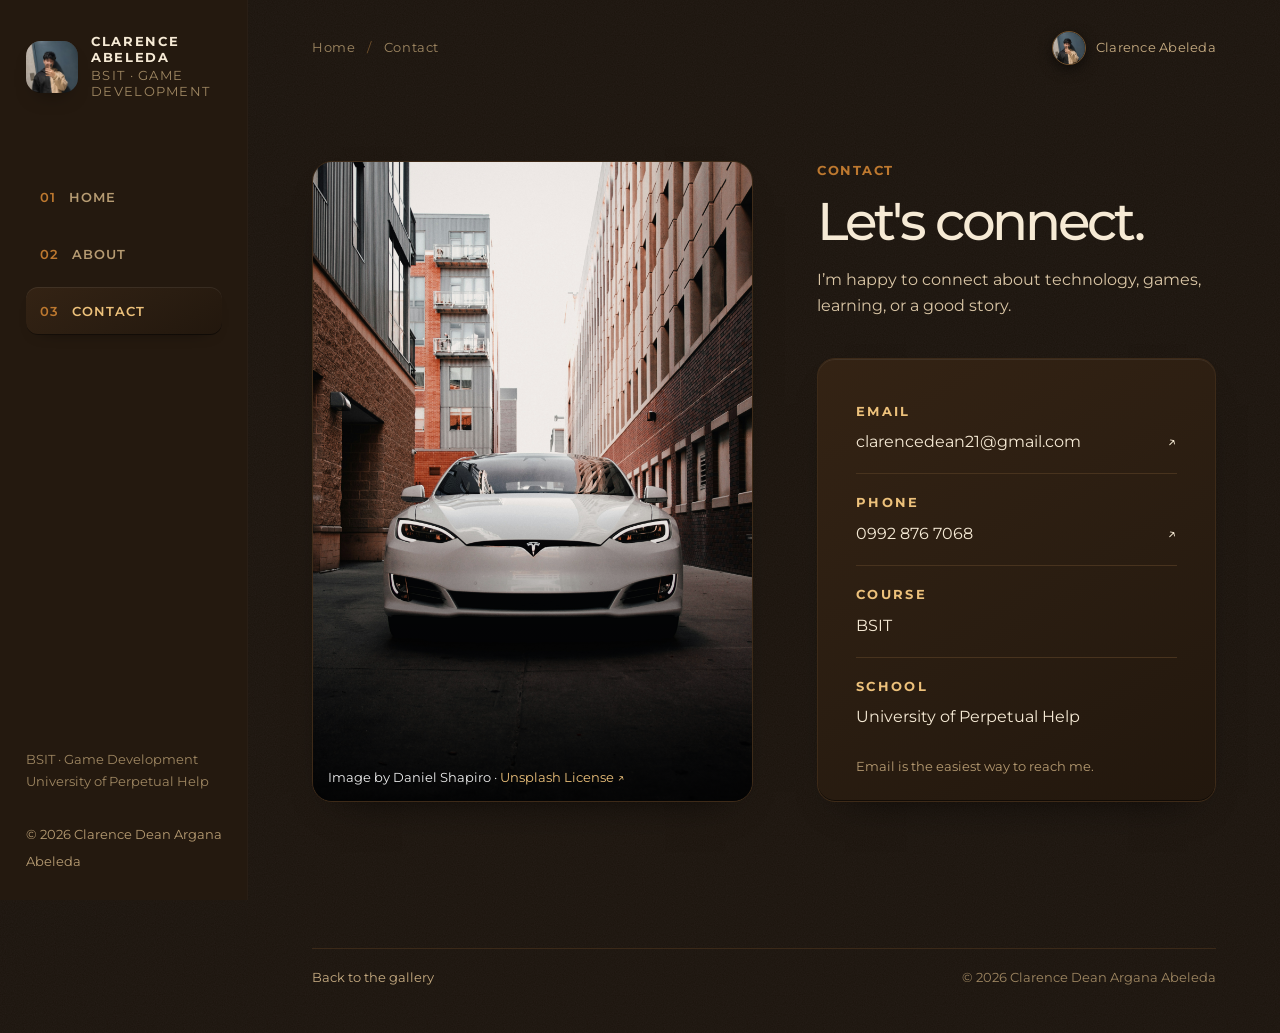
==== commit c12092a3: "Use portrait across portfolio and share cards" ====
--- a/contact/index.html
+++ b/contact/index.html
@@ -9,10 +9,10 @@
   <meta property="og:url" content="https://unorfl.github.io/ClarenceDeanPortfolio/contact/">
   <meta property="og:title" content="Contact — Clarence Dean Argana Abeleda">
   <meta property="og:description" content="Clarence Dean Argana Abeleda — BSIT student and aspiring indie game developer.">
-  <meta property="og:image" content="https://unorfl.github.io/ClarenceDeanPortfolio/assets/images/clarence-mark.svg">
-  <meta property="og:image:alt" content="Clarence Dean Argana Abeleda in his portrait photo">
+  <meta property="og:image" content="https://unorfl.github.io/ClarenceDeanPortfolio/assets/images/clarence-portrait.jpg">
+  <meta property="og:image:alt" content="Portrait of Clarence Dean Argana Abeleda">
   <meta name="twitter:card" content="summary_large_image">
-  <meta name="twitter:image" content="https://unorfl.github.io/ClarenceDeanPortfolio/assets/images/clarence-mark.svg">
+  <meta name="twitter:image" content="https://unorfl.github.io/ClarenceDeanPortfolio/assets/images/clarence-portrait.jpg">
   <title>Contact — Clarence Dean Argana Abeleda</title>
   <link rel="icon" href="../assets/images/favicon.svg" type="image/svg+xml">
   <link rel="preconnect" href="https://fonts.googleapis.com">
@@ -25,7 +25,7 @@
   <div class="layout">
     <aside class="sidebar">
       <div class="sidebar-top">
-        <a class="brand" href="../home/" aria-label="Clarence Abeleda, gallery home"><span class="brand-mark"><img class="brand-avatar" src="../assets/images/clarence-mark.svg" alt=""></span><span class="brand-copy"><strong>CLARENCE ABELEDA</strong><small>BSIT · GAME DEVELOPMENT</small></span></a>
+        <a class="brand" href="../home/" aria-label="Clarence Abeleda, gallery home"><span class="brand-mark"><img class="brand-avatar" src="../assets/images/clarence-avatar.jpg" alt=""></span><span class="brand-copy"><strong>CLARENCE ABELEDA</strong><small>BSIT · GAME DEVELOPMENT</small></span></a>
         <button class="menu-toggle" type="button" aria-expanded="false" aria-controls="site-nav" aria-label="Open navigation"><span></span><span></span></button>
       </div>
       <nav class="nav" id="site-nav" aria-label="Main navigation">
@@ -36,7 +36,7 @@
       <div class="sidebar-bottom"><p class="sidebar-note">BSIT · Game Development<br>University of Perpetual Help</p><span class="sidebar-copyright">© 2026 Clarence Dean Argana Abeleda</span></div>
     </aside>
     <main id="main" class="main-content page-main">
-      <header class="topline"><span class="breadcrumb"><a href="../home/">Home</a> <span>/</span> Contact</span><a class="top-profile" href="../about/" aria-label="About Clarence Dean Argana Abeleda"><img src="../assets/images/clarence-mark.svg" alt=""><span>Clarence Abeleda</span></a></header>
+      <header class="topline"><span class="breadcrumb"><a href="../home/">Home</a> <span>/</span> Contact</span><a class="top-profile" href="../about/" aria-label="About Clarence Dean Argana Abeleda"><img src="../assets/images/clarence-avatar.jpg" alt=""><span>Clarence Abeleda</span></a></header>
       <section class="contact-wrap">
         <figure class="contact-visual clay-panel" data-reveal>
           <img src="../assets/images/tesla-06.jpg" alt="A white Tesla Model S framed by tall city buildings." loading="eager">
